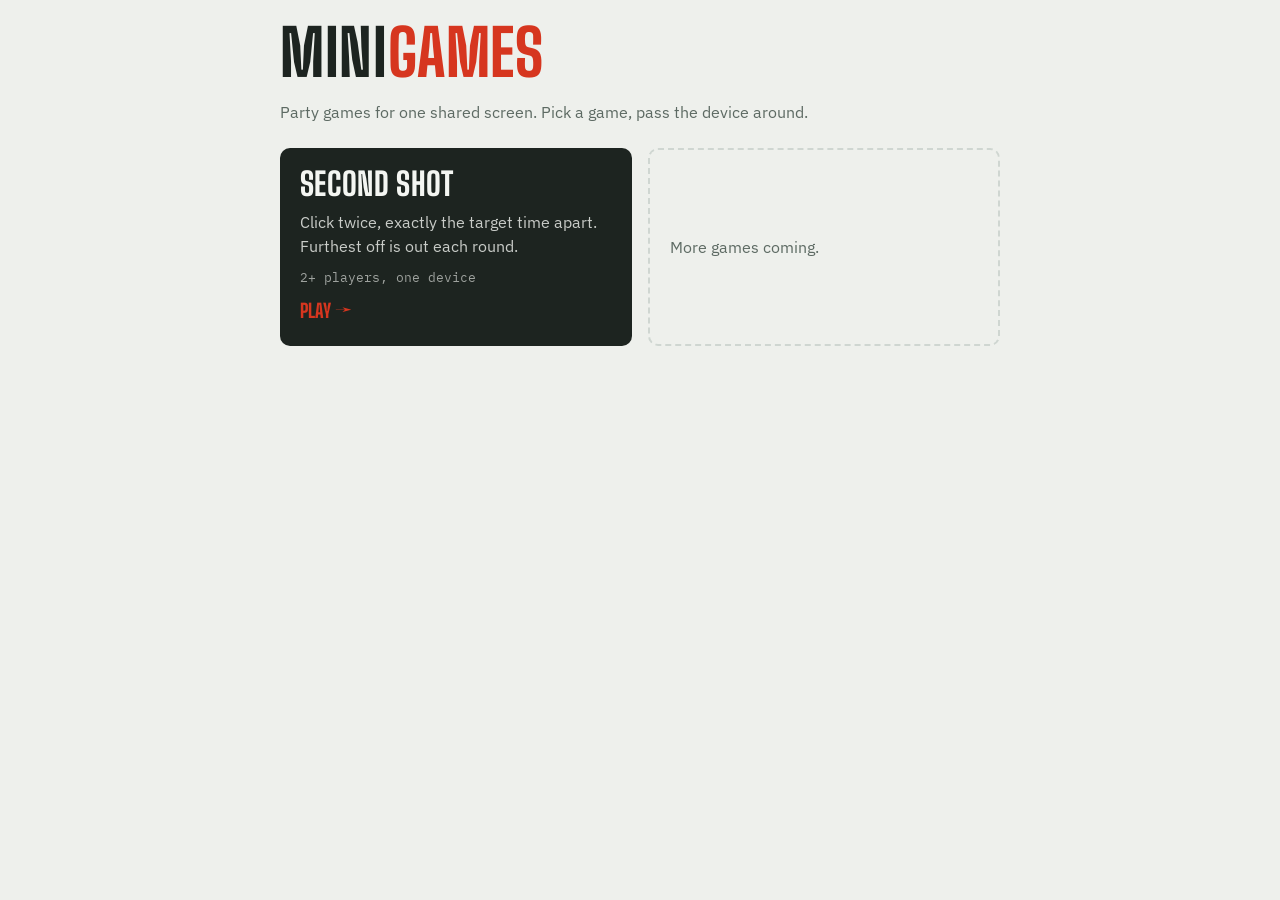
==== site/index.html @ e7e262ac "Minigames: static hub site with Second Shot, PWA and Pages deploy - site/: hub page, shared theme, S" ====
<!doctype html>
<html lang="en">
<head>
<meta charset="utf-8">
<meta name="viewport" content="width=device-width, initial-scale=1, viewport-fit=cover">
<meta name="theme-color" content="#1d2420">
<meta name="mobile-web-app-capable" content="yes">
<meta name="apple-mobile-web-app-capable" content="yes">
<meta name="apple-mobile-web-app-status-bar-style" content="black-translucent">
<meta name="apple-mobile-web-app-title" content="Minigames">
<link rel="manifest" href="manifest.webmanifest">
<link rel="icon" type="image/png" sizes="192x192" href="icons/icon-192.png">
<link rel="apple-touch-icon" href="icons/apple-touch-icon.png">
<script src="shared/pwa.js" data-root="./"></script>
<title>Minigames</title>
<link rel="preconnect" href="https://fonts.googleapis.com">
<link rel="stylesheet" href="https://fonts.googleapis.com/css2?family=Big+Shoulders+Display:wght@600;800&family=IBM+Plex+Mono:wght@400;600&family=IBM+Plex+Sans:wght@400;600&display=swap">
<link rel="stylesheet" href="shared/theme.css">
<style>
.games { list-style: none; margin: 0; padding: 0; display: grid; grid-template-columns: repeat(auto-fill, minmax(260px, 1fr)); gap: 16px; }
.game {
  display: grid; gap: 10px; text-decoration: none; color: inherit; height: 100%;
  background: var(--face); color: var(--face-fg); border-radius: 10px; padding: 20px;
  transition: transform .12s;
}
.game:hover { transform: translateY(-3px); }
.game:focus-visible { outline: 3px solid var(--accent); outline-offset: 3px; }
.game h2 { font-size: 2rem; line-height: 1; }
.game p { margin: 0; opacity: .8; }
.game .meta { font-family: var(--mono); font-size: .8rem; opacity: .6; }
.game .go { font-family: var(--display); font-weight: 800; text-transform: uppercase; color: var(--accent); font-size: 1.2rem; }
.soon { border: 2px dashed var(--line); border-radius: 10px; padding: 20px; color: var(--muted); display: grid; align-content: center; }
@media (prefers-reduced-motion: reduce) { .game { transition: none; } }
header { display: grid; gap: 12px; }
.install { display: flex; flex-wrap: wrap; gap: 10px 14px; align-items: center; }
</style>
</head>
<body>
<main class="page">
  <header>
    <h1>Mini<span>games</span></h1>
    <p class="lede">Party games for one shared screen. Pick a game, pass the device around.</p>
    <div class="install" id="install" hidden>
      <button id="installBtn" class="primary" type="button">Install app</button>
      <span class="hint">Adds Minigames to your home screen. Works offline.</span>
    </div>
    <p class="hint" id="iosHint" hidden>To install on iPhone or iPad: tap Share, then <b>Add to Home Screen</b>.</p>
  </header>
  <ul class="games" id="games">
    <li class="soon">Loading games…</li>
  </ul>
</main>
<script>
// Install prompt (Chrome, Edge, Android). iOS has no prompt, so show a hint instead.
const standalone = matchMedia("(display-mode: standalone)").matches || navigator.standalone;
let deferredInstall = null;
window.addEventListener("beforeinstallprompt", (e) => {
  e.preventDefault();
  deferredInstall = e;
  document.getElementById("install").hidden = false;
});
document.getElementById("installBtn").addEventListener("click", async () => {
  if (!deferredInstall) return;
  deferredInstall.prompt();
  await deferredInstall.userChoice.catch(() => {});
  deferredInstall = null;
  document.getElementById("install").hidden = true;
});
window.addEventListener("appinstalled", () => { document.getElementById("install").hidden = true; });
if (!standalone && /iphone|ipad|ipod/i.test(navigator.userAgent)) document.getElementById("iosHint").hidden = false;

(async () => {
  const ul = document.getElementById("games");
  try {
    const games = await (await fetch("games.json")).json();
    ul.innerHTML = "";
    for (const g of games) {
      const li = document.createElement("li");
      const a = document.createElement("a");
      a.className = "game"; a.href = g.url;
      a.innerHTML = `<h2></h2><p></p><span class="meta"></span><span class="go">Play →</span>`;
      a.querySelector("h2").textContent = g.title;
      a.querySelector("p").textContent = g.tagline || "";
      a.querySelector(".meta").textContent = g.players || "";
      li.append(a); ul.append(li);
    }
    const soon = document.createElement("li");
    soon.className = "soon"; soon.textContent = "More games coming.";
    ul.append(soon);
  } catch {
    ul.innerHTML = `<li class="soon">Couldn't load the game list. Try reloading the page.</li>`;
  }
})();
</script>
</body>
</html>
---- site/shared/theme.css ----
/* Minigames shared theme: tokens, base type, buttons, panels. Each game adds its own styles. */
:root {
  --bg: #eef0ec;
  --panel: #ffffff;
  --fg: #1d2420;
  --muted: #5d6a63;
  --line: #cfd6d1;
  --accent: #d6361f;      /* stopwatch red */
  --accent-fg: #ffffff;
  --good: #1f7a4d;
  --face: #1d2420;
  --face-fg: #f4f6f2;
  --display: "Big Shoulders Display", "Arial Narrow", sans-serif;
  --body: "IBM Plex Sans", system-ui, sans-serif;
  --mono: "IBM Plex Mono", ui-monospace, monospace;
}
@media (prefers-color-scheme: dark) {
  :root:not([data-theme="light"]) {
    --bg: #141917; --panel: #1d2420; --fg: #e8ece9; --muted: #95a39b; --line: #2f3a35;
    --accent: #ff5a3c; --accent-fg: #1a0f0c; --good: #4cc98a; --face: #0b0e0d; --face-fg: #f4f6f2;
    color-scheme: dark;
  }
}
:root[data-theme="dark"] {
  --bg: #141917; --panel: #1d2420; --fg: #e8ece9; --muted: #95a39b; --line: #2f3a35;
  --accent: #ff5a3c; --accent-fg: #1a0f0c; --good: #4cc98a; --face: #0b0e0d; --face-fg: #f4f6f2;
  color-scheme: dark;
}
* { box-sizing: border-box; }
[hidden] { display: none !important; }
html, body { margin: 0; }
body {
  background: var(--bg); color: var(--fg); font: 16px/1.5 var(--body);
  padding-top: calc(24px + env(safe-area-inset-top, 0px));
  padding-bottom: calc(48px + env(safe-area-inset-bottom, 0px));
  /* phones: no double-tap zoom, no grey tap flash */
  touch-action: manipulation;
  -webkit-tap-highlight-color: transparent;
  -webkit-text-size-adjust: 100%;
  padding-left: max(16px, env(safe-area-inset-left, 0px));
  padding-right: max(16px, env(safe-area-inset-right, 0px));
}
main { max-width: 720px; margin: 0 auto; display: grid; gap: 24px; }
/* One page at a time; each page fades in when shown. */
.page { animation: page-in .35s ease-out both; }
@keyframes page-in { from { opacity: 0; transform: translateY(16px); } to { opacity: 1; transform: none; } }
@media (prefers-reduced-motion: reduce) { .page { animation: none; } }
h1, h2 { font-family: var(--display); font-weight: 800; letter-spacing: .01em; margin: 0; text-wrap: balance; }
h1 { font-size: clamp(2.6rem, 9vw, 4rem); line-height: .9; text-transform: uppercase; }
h1 span { color: var(--accent); }
h2 { font-size: 1.6rem; text-transform: uppercase; }
.lede { color: var(--muted); margin: 6px 0 0; max-width: 60ch; }
.label { font-size: .75rem; text-transform: uppercase; letter-spacing: .08em; color: var(--muted); font-weight: 600; }
.panel { background: var(--panel); border: 1px solid var(--line); border-radius: 6px; padding: 20px; display: grid; gap: 16px; }
button, input { font: inherit; color: inherit; }
button { min-height: 44px; cursor: pointer; border-radius: 4px; border: 1px solid var(--line); background: transparent; padding: 8px 14px; }
button:focus-visible, input:focus-visible { outline: 3px solid var(--accent); outline-offset: 2px; }
.primary { background: var(--accent); color: var(--accent-fg); border-color: var(--accent); font-weight: 600; padding: 12px 20px; font-size: 1.05rem; }
.primary:disabled { opacity: .45; cursor: not-allowed; }
input[type="text"], input[type="number"] {
  background: var(--bg); border: 1px solid var(--line); border-radius: 4px; padding: 8px 10px; min-width: 0;
}
.row { display: flex; gap: 10px; flex-wrap: wrap; align-items: center; }
.field { display: grid; gap: 6px; }
.hint { color: var(--muted); font-size: .9rem; margin: 0; }
.back { color: var(--muted); text-decoration: none; font-size: .9rem; display: inline-flex; gap: 6px; align-items: center; }
.back:hover { color: var(--accent); }
.back:focus-visible { outline: 3px solid var(--accent); outline-offset: 2px; border-radius: 2px; }

@media (max-width: 480px) {
  body { padding-top: calc(16px + env(safe-area-inset-top, 0px)); }
  main { gap: 16px; }
  .panel { padding: 16px; }
  .primary { width: 100%; }
}
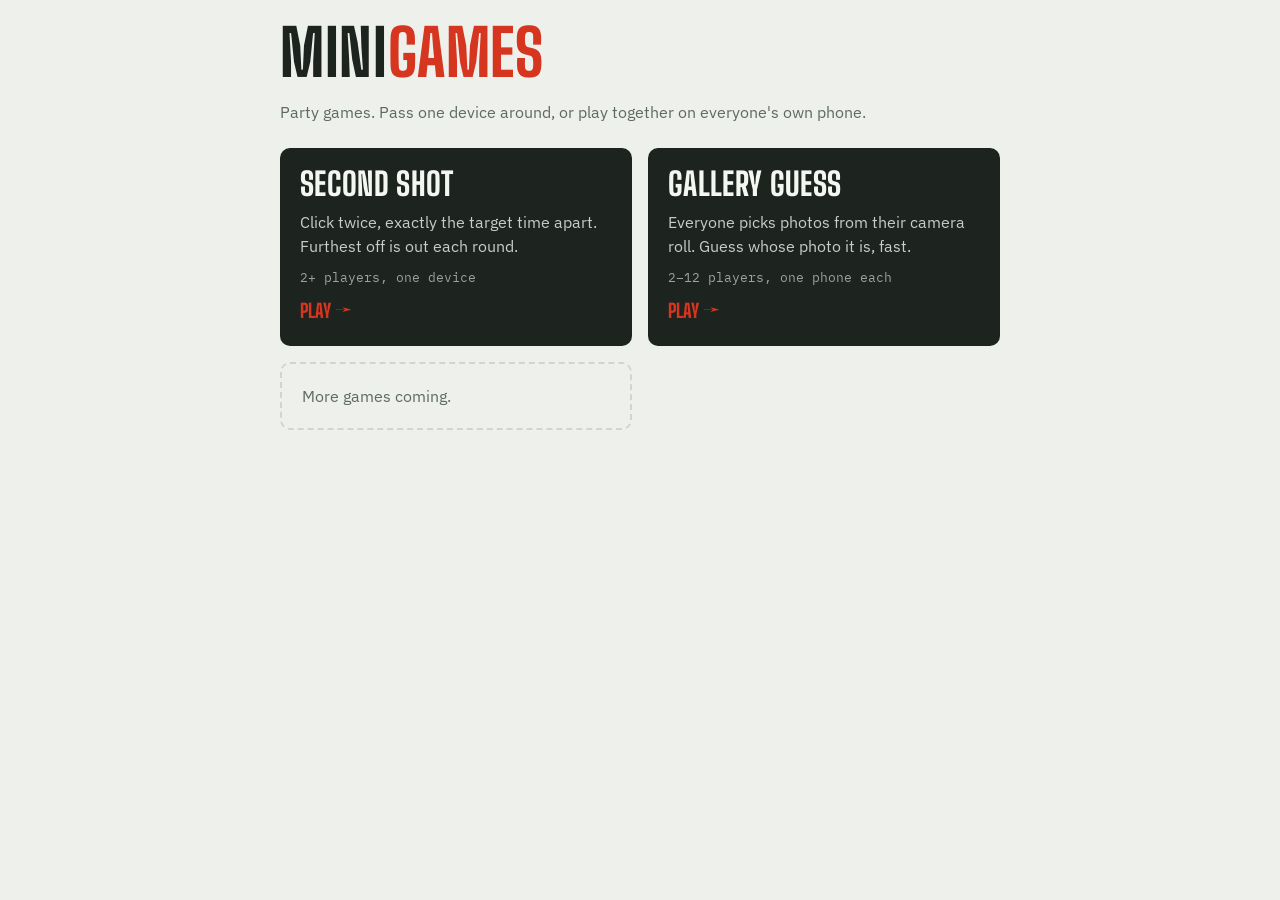
==== commit bb888557: "Gallery Guess: peer-to-peer multiplayer, brand tokens, tests - Gallery Guess: one phone per player, " ====
--- a/site/index.html
+++ b/site/index.html
@@ -14,22 +14,20 @@
 <script src="shared/pwa.js" data-root="./"></script>
 <title>Minigames</title>
 <link rel="preconnect" href="https://fonts.googleapis.com">
-<link rel="stylesheet" href="https://fonts.googleapis.com/css2?family=Big+Shoulders+Display:wght@600;800&family=IBM+Plex+Mono:wght@400;600&family=IBM+Plex+Sans:wght@400;600&display=swap">
 <link rel="stylesheet" href="shared/theme.css">
 <style>
 .games { list-style: none; margin: 0; padding: 0; display: grid; grid-template-columns: repeat(auto-fill, minmax(260px, 1fr)); gap: 16px; }
 .game {
-  display: grid; gap: 10px; text-decoration: none; color: inherit; height: 100%;
-  background: var(--face); color: var(--face-fg); border-radius: 10px; padding: 20px;
+  display: grid; gap: 10px; text-decoration: none; height: 100%;
   transition: transform .12s;
 }
 .game:hover { transform: translateY(-3px); }
-.game:focus-visible { outline: 3px solid var(--accent); outline-offset: 3px; }
+.game:focus-visible { outline-offset: 3px; }
 .game h2 { font-size: 2rem; line-height: 1; }
 .game p { margin: 0; opacity: .8; }
 .game .meta { font-family: var(--mono); font-size: .8rem; opacity: .6; }
-.game .go { font-family: var(--display); font-weight: 800; text-transform: uppercase; color: var(--accent); font-size: 1.2rem; }
-.soon { border: 2px dashed var(--line); border-radius: 10px; padding: 20px; color: var(--muted); display: grid; align-content: center; }
+.game .go { font-family: var(--display); font-weight: var(--display-weight); text-transform: var(--display-case); color: var(--accent); font-size: 1.2rem; }
+.soon { border: 2px dashed var(--line); border-radius: var(--radius-lg); padding: 20px; color: var(--muted); display: grid; align-content: center; }
 @media (prefers-reduced-motion: reduce) { .game { transition: none; } }
 header { display: grid; gap: 12px; }
 .install { display: flex; flex-wrap: wrap; gap: 10px 14px; align-items: center; }
@@ -39,7 +37,7 @@
 <main class="page">
   <header>
     <h1>Mini<span>games</span></h1>
-    <p class="lede">Party games for one shared screen. Pick a game, pass the device around.</p>
+    <p class="lede">Party games. Pass one device around, or play together on everyone's own phone.</p>
     <div class="install" id="install" hidden>
       <button id="installBtn" class="primary" type="button">Install app</button>
       <span class="hint">Adds Minigames to your home screen. Works offline.</span>
@@ -77,7 +75,7 @@
     for (const g of games) {
       const li = document.createElement("li");
       const a = document.createElement("a");
-      a.className = "game"; a.href = g.url;
+      a.className = "game face"; a.href = g.url;
       a.innerHTML = `<h2></h2><p></p><span class="meta"></span><span class="go">Play →</span>`;
       a.querySelector("h2").textContent = g.title;
       a.querySelector("p").textContent = g.tagline || "";
--- a/site/shared/theme.css
+++ b/site/shared/theme.css
@@ -1,31 +1,12 @@
-/* Minigames shared theme: tokens, base type, buttons, panels. Each game adds its own styles. */
-:root {
-  --bg: #eef0ec;
-  --panel: #ffffff;
-  --fg: #1d2420;
-  --muted: #5d6a63;
-  --line: #cfd6d1;
-  --accent: #d6361f;      /* stopwatch red */
-  --accent-fg: #ffffff;
-  --good: #1f7a4d;
-  --face: #1d2420;
-  --face-fg: #f4f6f2;
-  --display: "Big Shoulders Display", "Arial Narrow", sans-serif;
-  --body: "IBM Plex Sans", system-ui, sans-serif;
-  --mono: "IBM Plex Mono", ui-monospace, monospace;
-}
-@media (prefers-color-scheme: dark) {
-  :root:not([data-theme="light"]) {
-    --bg: #141917; --panel: #1d2420; --fg: #e8ece9; --muted: #95a39b; --line: #2f3a35;
-    --accent: #ff5a3c; --accent-fg: #1a0f0c; --good: #4cc98a; --face: #0b0e0d; --face-fg: #f4f6f2;
-    color-scheme: dark;
-  }
-}
-:root[data-theme="dark"] {
-  --bg: #141917; --panel: #1d2420; --fg: #e8ece9; --muted: #95a39b; --line: #2f3a35;
-  --accent: #ff5a3c; --accent-fg: #1a0f0c; --good: #4cc98a; --face: #0b0e0d; --face-fg: #f4f6f2;
-  color-scheme: dark;
-}
+/* Minigames shared base: layout, type and components built only from the tokens in brand.css.
+   Every page links just this file. Games add their own styles on top; no raw colors anywhere. */
+@import url("brand.css");
+
+/* Light/dark: the OS decides; <html data-theme="light|dark"> forces one. */
+:root { color-scheme: light dark; }
+:root[data-theme="light"] { color-scheme: light; }
+:root[data-theme="dark"] { color-scheme: dark; }
+
 * { box-sizing: border-box; }
 [hidden] { display: none !important; }
 html, body { margin: 0; }
@@ -45,31 +26,42 @@
 .page { animation: page-in .35s ease-out both; }
 @keyframes page-in { from { opacity: 0; transform: translateY(16px); } to { opacity: 1; transform: none; } }
 @media (prefers-reduced-motion: reduce) { .page { animation: none; } }
-h1, h2 { font-family: var(--display); font-weight: 800; letter-spacing: .01em; margin: 0; text-wrap: balance; }
-h1 { font-size: clamp(2.6rem, 9vw, 4rem); line-height: .9; text-transform: uppercase; }
+/* A page made of several panels: same spacing as between the sections of <main>. */
+.stack { display: grid; gap: 24px; align-content: start; }
+
+/* Type */
+h1, h2 { font-family: var(--display); font-weight: var(--display-weight); text-transform: var(--display-case); letter-spacing: .01em; margin: 0; text-wrap: balance; }
+h1 { font-size: clamp(2.6rem, 9vw, 4rem); line-height: .9; }
 h1 span { color: var(--accent); }
-h2 { font-size: 1.6rem; text-transform: uppercase; }
+h2 { font-size: 1.6rem; }
 .lede { color: var(--muted); margin: 6px 0 0; max-width: 60ch; }
 .label { font-size: .75rem; text-transform: uppercase; letter-spacing: .08em; color: var(--muted); font-weight: 600; }
-.panel { background: var(--panel); border: 1px solid var(--line); border-radius: 6px; padding: 20px; display: grid; gap: 16px; }
+.hint { color: var(--muted); font-size: .9rem; margin: 0; }
+.mono { font-family: var(--mono); font-variant-numeric: tabular-nums; }
+
+/* Surfaces */
+.panel { background: var(--panel); border: 1px solid var(--line); border-radius: var(--radius); padding: 20px; display: grid; gap: 16px; }
+.face { background: var(--face); color: var(--face-fg); border-radius: var(--radius-lg); padding: 20px; }
+.chip { font-size: .85rem; padding: 3px 10px; border-radius: 999px; border: 1px solid var(--line); }
+
+/* Controls */
 button, input { font: inherit; color: inherit; }
-button { min-height: 44px; cursor: pointer; border-radius: 4px; border: 1px solid var(--line); background: transparent; padding: 8px 14px; }
-button:focus-visible, input:focus-visible { outline: 3px solid var(--accent); outline-offset: 2px; }
+button { min-height: 44px; cursor: pointer; border-radius: var(--radius-sm); border: 1px solid var(--line); background: transparent; padding: 8px 14px; }
+:focus-visible { outline: 3px solid var(--accent); outline-offset: 2px; }
 .primary { background: var(--accent); color: var(--accent-fg); border-color: var(--accent); font-weight: 600; padding: 12px 20px; font-size: 1.05rem; }
 .primary:disabled { opacity: .45; cursor: not-allowed; }
+.face .primary { border-color: var(--face-fg); }
 input[type="text"], input[type="number"] {
-  background: var(--bg); border: 1px solid var(--line); border-radius: 4px; padding: 8px 10px; min-width: 0;
+  background: var(--bg); border: 1px solid var(--line); border-radius: var(--radius-sm); padding: 8px 10px; min-width: 0;
 }
 .row { display: flex; gap: 10px; flex-wrap: wrap; align-items: center; }
 .field { display: grid; gap: 6px; }
-.hint { color: var(--muted); font-size: .9rem; margin: 0; }
-.back { color: var(--muted); text-decoration: none; font-size: .9rem; display: inline-flex; gap: 6px; align-items: center; }
+.back { color: var(--muted); text-decoration: none; font-size: .9rem; display: inline-flex; gap: 6px; align-items: center; border-radius: 2px; }
 .back:hover { color: var(--accent); }
-.back:focus-visible { outline: 3px solid var(--accent); outline-offset: 2px; border-radius: 2px; }
 
 @media (max-width: 480px) {
   body { padding-top: calc(16px + env(safe-area-inset-top, 0px)); }
-  main { gap: 16px; }
+  main, .stack { gap: 16px; }
   .panel { padding: 16px; }
   .primary { width: 100%; }
 }
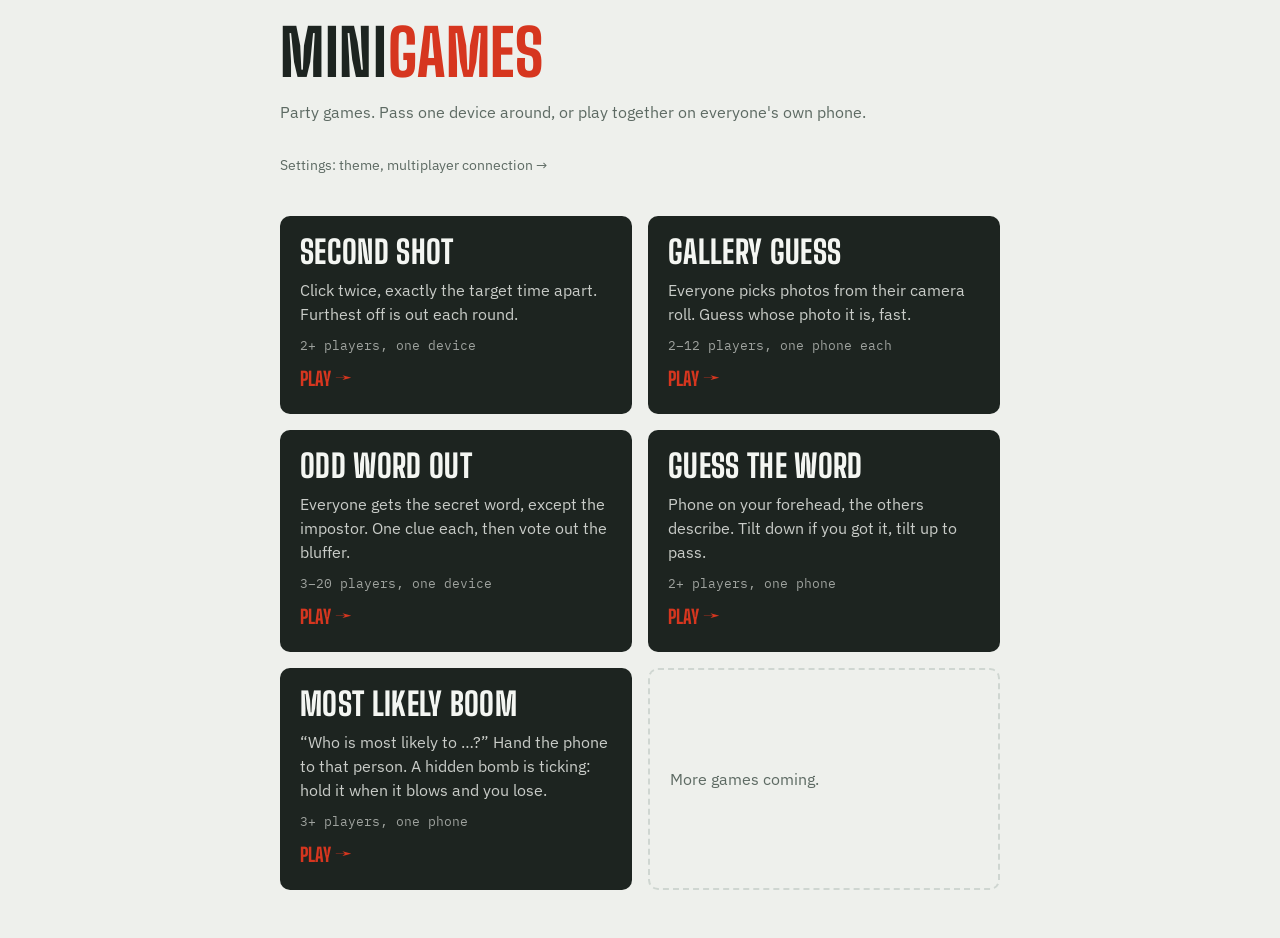
==== commit d1c0ebd3: "Settings page, optional one-scan relay, stats for nerds, connection errors explained - Settings (per" ====
--- a/site/index.html
+++ b/site/index.html
@@ -38,6 +38,7 @@
   <header>
     <h1>Mini<span>games</span></h1>
     <p class="lede">Party games. Pass one device around, or play together on everyone's own phone.</p>
+    <p><a class="back" href="settings/">Settings: theme, multiplayer connection →</a></p>
     <div class="install" id="install" hidden>
       <button id="installBtn" class="primary" type="button">Install app</button>
       <span class="hint">Adds Minigames to your home screen. Works offline.</span>
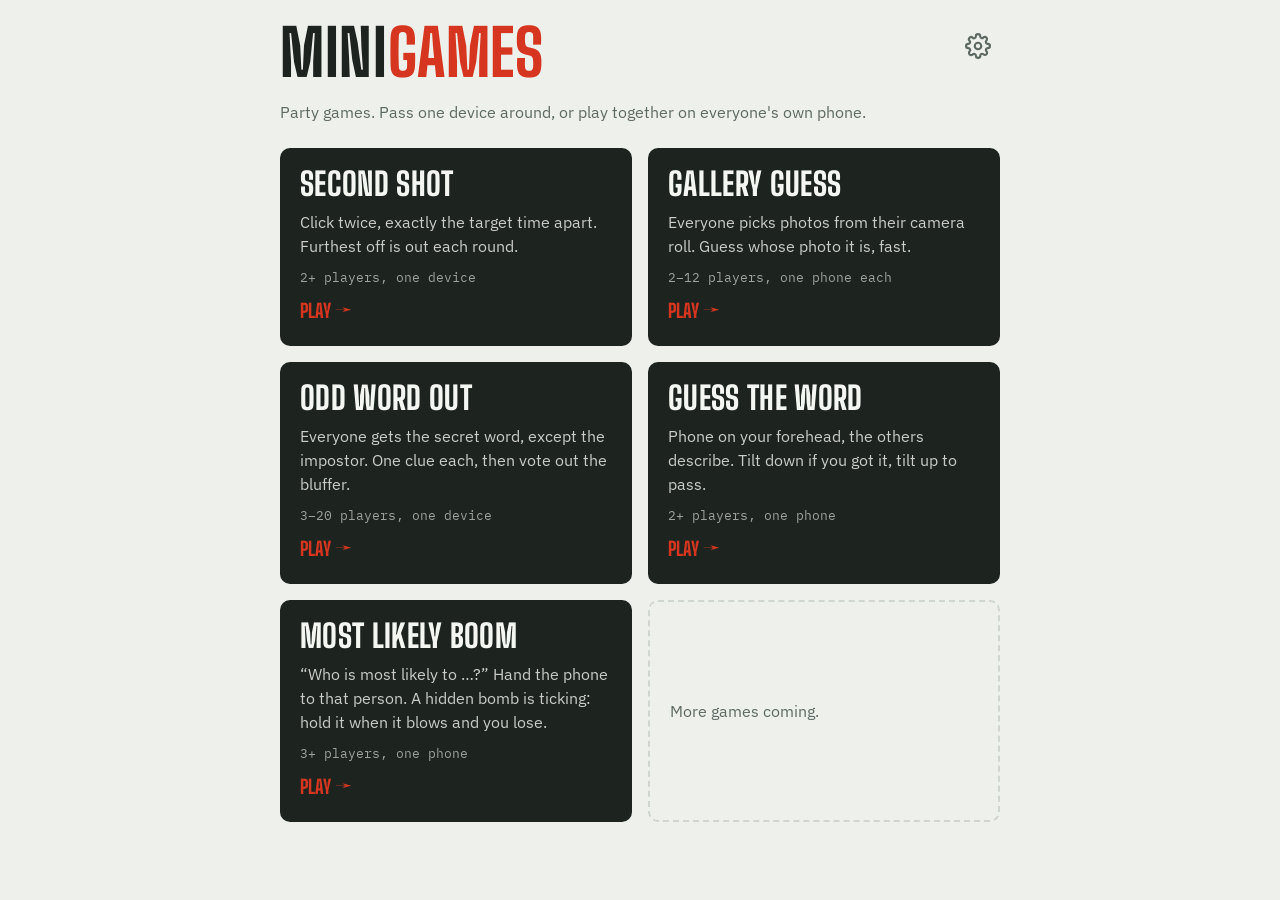
==== commit 2442a7af: "Hub: gear icon in the top right opens Settings" ====
--- a/site/index.html
+++ b/site/index.html
@@ -29,16 +29,28 @@
 .game .go { font-family: var(--display); font-weight: var(--display-weight); text-transform: var(--display-case); color: var(--accent); font-size: 1.2rem; }
 .soon { border: 2px dashed var(--line); border-radius: var(--radius-lg); padding: 20px; color: var(--muted); display: grid; align-content: center; }
 @media (prefers-reduced-motion: reduce) { .game { transition: none; } }
-header { display: grid; gap: 12px; }
+header { display: grid; gap: 12px; position: relative; }
+/* Settings: gear in the top right corner of the header */
+.gear { position: absolute; top: 0; right: 0; width: 44px; height: 44px; display: grid; place-items: center;
+  border-radius: 50%; color: var(--muted); transition: color .15s, transform .3s; }
+.gear:hover { color: var(--accent); transform: rotate(45deg); }
+.gear svg { width: 26px; height: 26px; }
+header h1 { padding-right: 52px; }
+@media (prefers-reduced-motion: reduce) { .gear { transition: none; } .gear:hover { transform: none; } }
 .install { display: flex; flex-wrap: wrap; gap: 10px 14px; align-items: center; }
 </style>
 </head>
 <body>
 <main class="page">
   <header>
+    <a class="gear" href="settings/" aria-label="Settings" title="Settings">
+      <svg viewBox="0 0 24 24" fill="none" stroke="currentColor" stroke-width="2" stroke-linecap="round" stroke-linejoin="round" aria-hidden="true">
+        <circle cx="12" cy="12" r="3"/>
+        <path d="M19.4 15a1.65 1.65 0 0 0 .33 1.82l.06.06a2 2 0 1 1-2.83 2.83l-.06-.06a1.65 1.65 0 0 0-1.82-.33 1.65 1.65 0 0 0-1 1.51V21a2 2 0 1 1-4 0v-.09A1.65 1.65 0 0 0 9 19.4a1.65 1.65 0 0 0-1.82.33l-.06.06a2 2 0 1 1-2.83-2.83l.06-.06A1.65 1.65 0 0 0 4.68 15a1.65 1.65 0 0 0-1.51-1H3a2 2 0 1 1 0-4h.09A1.65 1.65 0 0 0 4.6 9a1.65 1.65 0 0 0-.33-1.82l-.06-.06a2 2 0 1 1 2.83-2.83l.06.06A1.65 1.65 0 0 0 9 4.68a1.65 1.65 0 0 0 1-1.51V3a2 2 0 1 1 4 0v.09a1.65 1.65 0 0 0 1 1.51 1.65 1.65 0 0 0 1.82-.33l.06-.06a2 2 0 1 1 2.83 2.83l-.06.06A1.65 1.65 0 0 0 19.4 9a1.65 1.65 0 0 0 1.51 1H21a2 2 0 1 1 0 4h-.09a1.65 1.65 0 0 0-1.51 1z"/>
+      </svg>
+    </a>
     <h1>Mini<span>games</span></h1>
     <p class="lede">Party games. Pass one device around, or play together on everyone's own phone.</p>
-    <p><a class="back" href="settings/">Settings: theme, multiplayer connection →</a></p>
     <div class="install" id="install" hidden>
       <button id="installBtn" class="primary" type="button">Install app</button>
       <span class="hint">Adds Minigames to your home screen. Works offline.</span>
